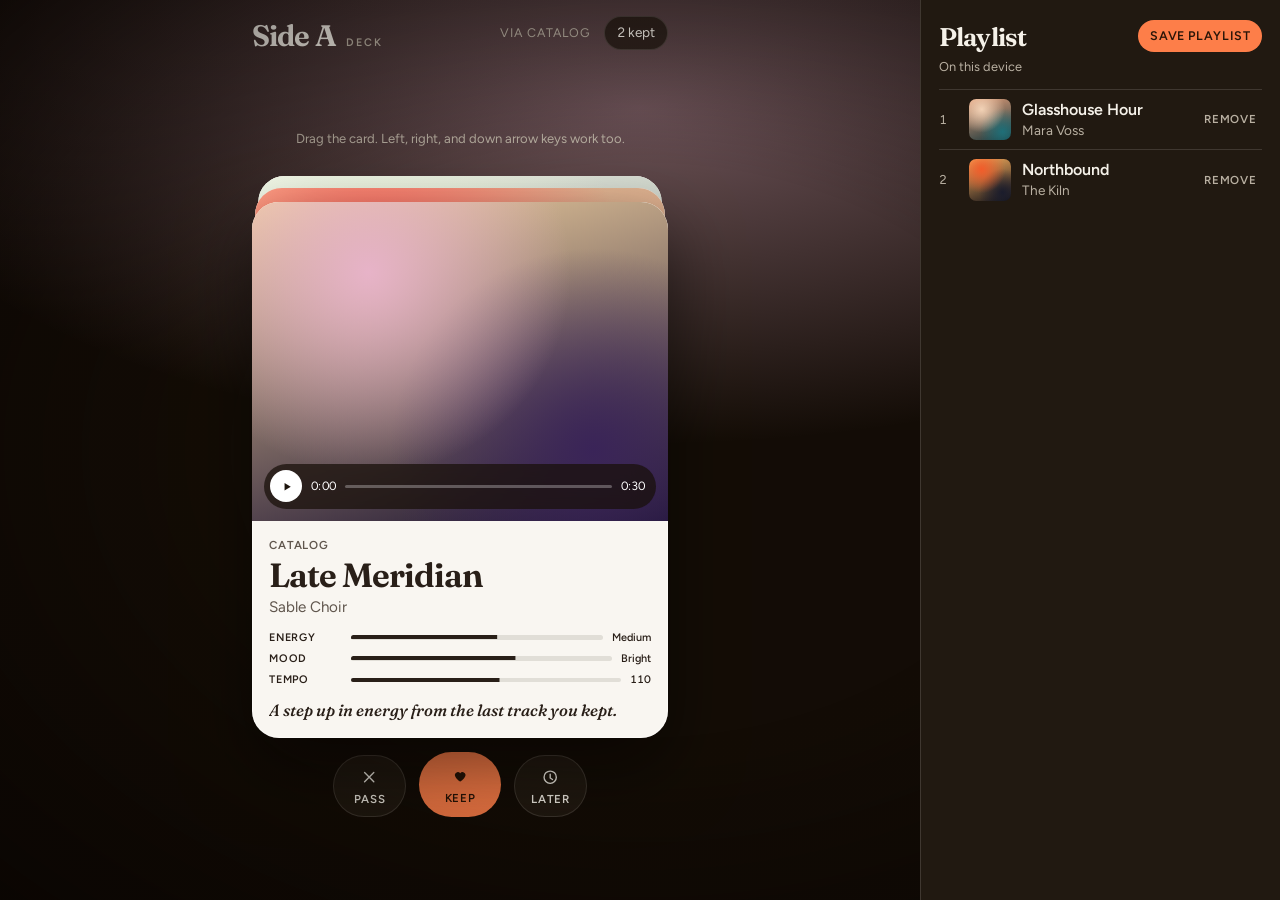
==== ui/index.html @ bedfb841 "Add a CSS song deck and a minimal Rust skeleton. The page is the swipe UI: stacked cards, a preview " ====
<!DOCTYPE html>
<html lang="en">
<head>
  <meta charset="utf-8">
  <meta name="viewport" content="width=device-width, initial-scale=1, viewport-fit=cover">
  <meta name="deck-endpoint" content="">
  <title>Side A</title>
  <link rel="preconnect" href="https://fonts.googleapis.com">
  <link rel="preconnect" href="https://fonts.gstatic.com" crossorigin>
  <link href="https://fonts.googleapis.com/css2?family=Figtree:wght@400;500;600&family=Fraunces:ital,opsz,wght@0,9..144,520;0,9..144,640;1,9..144,520&display=swap" rel="stylesheet">
  <link rel="stylesheet" href="styles/index.css">
</head>
<body>
  <div class="shell">
    <section class="stage" data-stage data-lean="none" aria-label="Song deck">
      <header class="top">
        <h1 class="wordmark"><span data-title>Side A</span> <span class="wordmark__meta">deck</span></h1>
        <div class="top__side">
          <p class="top__source">via <span data-provider>Catalog</span></p>
          <button type="button" class="count" data-action="open-playlist">
            <span data-kept-count>2</span> kept
          </button>
        </div>
      </header>

      <div class="stage__main">
        <p class="hint" data-hint>Drag the card. Left, right, and down arrow keys work too.</p>

        <!--
          Picture of a session already in progress, so the playlist row is visible.
          fixtures/deck.json is the catalog. Your start() should render the queue
          from that file; the playlist begins empty.
        -->
        <div class="deck" data-deck>
          <article class="card" data-depth="2" style="--c1:#e7f0d8;--c2:#5e8c6a;--c3:#f7fbf2;--c4:#243328" inert aria-hidden="true">
            <div class="card__art"></div>
          </article>
          <article class="card" data-depth="1" style="--c1:#ff4d4d;--c2:#14080c;--c3:#ffd1a8;--c4:#3a1018" inert aria-hidden="true">
            <div class="card__art"></div>
          </article>
          <article class="card" data-depth="0" data-card-id="catalog:track:late-meridian" style="--c1:#e7b3c8;--c2:#3a2458;--c3:#f0d0a0;--c4:#1b1230">
            <div class="card__art" data-art>
              <img data-field="artwork" alt="" hidden>
              <p class="stamp stamp--keep" data-stamp="keep">Keep</p>
              <p class="stamp stamp--pass" data-stamp="pass">Pass</p>
              <div class="transport" data-transport data-preview-state="paused">
                <button type="button" class="transport__play" data-action="toggle-preview" aria-label="Play preview">
                  <svg class="icon icon--play" viewBox="0 0 24 24" aria-hidden="true"><path d="M8 5.5v13l11-6.5z"/></svg>
                  <svg class="icon icon--pause" viewBox="0 0 24 24" aria-hidden="true"><path d="M7 5h3.2v14H7zm6.8 0H17v14h-3.2z"/></svg>
                </button>
                <span class="transport__time" data-field="elapsed">0:00</span>
                <span class="transport__bar" aria-hidden="true"><span class="transport__fill" data-progress></span></span>
                <span class="transport__time" data-field="duration">0:30</span>
              </div>
            </div>
            <div class="card__body">
              <p class="card__kicker">
                <span data-field="source">Catalog</span>
                <span data-badges></span>
              </p>
              <h2 class="card__title" data-field="title">Late Meridian</h2>
              <p class="card__artists" data-field="artists">Sable Choir</p>
              <ul class="traits" data-traits>
                <li class="trait" aria-label="Energy Medium">
                  <span class="trait__label" data-field="label">Energy</span>
                  <span class="trait__meter" aria-hidden="true"><span class="trait__fill" data-fill style="--value: 0.58"></span></span>
                  <span class="trait__value" data-field="display">Medium</span>
                </li>
                <li class="trait" aria-label="Mood Bright">
                  <span class="trait__label">Mood</span>
                  <span class="trait__meter" aria-hidden="true"><span class="trait__fill" style="--value: 0.63"></span></span>
                  <span class="trait__value">Bright</span>
                </li>
                <li class="trait" aria-label="Tempo 110">
                  <span class="trait__label">Tempo</span>
                  <span class="trait__meter" aria-hidden="true"><span class="trait__fill" style="--value: 0.55"></span></span>
                  <span class="trait__value">110</span>
                </li>
              </ul>
              <p class="card__reason" data-field="reason">A step up in energy from the last track you kept.</p>
              <a class="card__link" data-field="link" target="_blank" rel="noreferrer noopener" hidden>Open</a>
            </div>
          </article>
        </div>

        <section class="empty" data-empty hidden>
          <h2 data-empty-title>That's the stack</h2>
          <p data-empty-body>Everything you kept is in the playlist. Save it when a provider is connected.</p>
          <button type="button" data-action="open-playlist">Review playlist</button>
        </section>

        <p class="error" data-error hidden>The deck could not be loaded. The last good stack is still here.</p>

        <div class="actions" data-actions-row>
          <button type="button" data-action="pass" aria-label="Pass">
            <svg class="icon" viewBox="0 0 24 24" aria-hidden="true"><path d="M6 6l12 12M18 6L6 18" fill="none" stroke="currentColor" stroke-width="1.8" stroke-linecap="round"/></svg>
            <span data-label>Pass</span>
          </button>
          <button type="button" data-action="keep" aria-label="Keep">
            <svg class="icon" viewBox="0 0 24 24" aria-hidden="true"><path d="M12 19s-7-4.4-7-9a4 4 0 0 1 7-2 4 4 0 0 1 7 2c0 4.6-7 9-7 9z"/></svg>
            <span data-label>Keep</span>
          </button>
          <button type="button" data-action="later" aria-label="Later">
            <svg class="icon" viewBox="0 0 24 24" aria-hidden="true"><circle cx="12" cy="12" r="8" fill="none" stroke="currentColor" stroke-width="1.8"/><path d="M12 8v5l3 2" fill="none" stroke="currentColor" stroke-width="1.8" stroke-linecap="round"/></svg>
            <span data-label>Later</span>
          </button>
        </div>
      </div>
    </section>

    <aside class="playlist" data-playlist-panel aria-label="Playlist">
      <div class="mix__grab" aria-hidden="true"></div>
      <header class="mix__head">
        <div>
          <h2>Playlist</h2>
          <p class="mix__sync" data-sync="local">On this device</p>
        </div>
        <div class="mix__tools" data-actions>
          <button type="button" class="mix__close" data-action="close-playlist">Close</button>
          <button type="button" class="button button--solid" data-action="remote" data-method="POST" data-href="/api/deck/export">Save playlist</button>
        </div>
      </header>
      <p class="mix__empty" data-playlist-empty hidden>Nothing kept yet.</p>
      <ol class="mix__list" data-playlist>
        <li class="mix__item">
          <span class="mix__swatch" data-art style="--c1:#f2d2b6;--c2:#1f6f78;--c3:#e7a07a;--c4:#12343a"></span>
          <span class="mix__meta">
            <span class="mix__title" data-field="title">Glasshouse Hour</span>
            <span class="mix__artists" data-field="artists">Mara Voss</span>
          </span>
          <button type="button" data-action="undo" data-card-id="catalog:track:glasshouse-hour">Remove</button>
        </li>
        <li class="mix__item">
          <span class="mix__swatch" data-art style="--c1:#f25c2a;--c2:#1a1c2c;--c3:#ffb25e;--c4:#0e1018"></span>
          <span class="mix__meta">
            <span class="mix__title">Northbound</span>
            <span class="mix__artists">The Kiln</span>
          </span>
          <button type="button" data-action="undo" data-card-id="catalog:track:northbound">Remove</button>
        </li>
      </ol>
    </aside>

    <button type="button" class="scrim" data-scrim data-action="close-playlist" hidden aria-label="Close playlist"></button>
  </div>

  <audio data-preview-audio preload="none"></audio>
  <p class="live" data-live aria-live="polite"></p>

  <template id="card-template">
    <article class="card" data-depth="0">
      <div class="card__art" data-art>
        <img data-field="artwork" alt="" hidden>
        <p class="stamp stamp--keep" data-stamp="keep">Keep</p>
        <p class="stamp stamp--pass" data-stamp="pass">Pass</p>
        <div class="transport" data-transport data-preview-state="paused">
          <button type="button" class="transport__play" data-action="toggle-preview" aria-label="Play preview">
            <svg class="icon icon--play" viewBox="0 0 24 24" aria-hidden="true"><path d="M8 5.5v13l11-6.5z"/></svg>
            <svg class="icon icon--pause" viewBox="0 0 24 24" aria-hidden="true"><path d="M7 5h3.2v14H7zm6.8 0H17v14h-3.2z"/></svg>
          </button>
          <span class="transport__time" data-field="elapsed">0:00</span>
          <span class="transport__bar" aria-hidden="true"><span class="transport__fill" data-progress></span></span>
          <span class="transport__time" data-field="duration">0:30</span>
        </div>
      </div>
      <div class="card__body">
        <p class="card__kicker">
          <span data-field="source"></span>
          <span data-badges></span>
        </p>
        <h2 class="card__title" data-field="title"></h2>
        <p class="card__artists" data-field="artists"></p>
        <ul class="traits" data-traits></ul>
        <p class="card__reason" data-field="reason"></p>
        <a class="card__link" data-field="link" target="_blank" rel="noreferrer noopener" hidden>Open</a>
      </div>
    </article>
  </template>

  <template id="trait-template">
    <li class="trait">
      <span class="trait__label" data-field="label"></span>
      <span class="trait__meter" aria-hidden="true"><span class="trait__fill" data-fill></span></span>
      <span class="trait__value" data-field="display"></span>
    </li>
  </template>

  <template id="playlist-item-template">
    <li class="mix__item">
      <span class="mix__swatch" data-art></span>
      <span class="mix__meta">
        <span class="mix__title" data-field="title"></span>
        <span class="mix__artists" data-field="artists"></span>
      </span>
      <button type="button" data-action="undo">Remove</button>
    </li>
  </template>

  <template id="action-template">
    <button type="button" class="button button--solid" data-action="remote"></button>
  </template>

  <!--
    Loader only, after scripts/build-ui.sh. wasm-bindgen emits the module.
    Application behavior stays in Rust; this file does not ship any.
    <script type="module">
      import init, { start } from "./pkg/deck_ui.js";
      init().then(() => start());
    </script>
  -->
</body>
</html>
---- ui/styles/index.css ----
@layer tokens, base, components, states;

@import url("tokens.css") layer(tokens);
@import url("base.css") layer(base);
@import url("deck.css") layer(components);
@import url("playlist.css") layer(components);
@import url("states.css") layer(states);
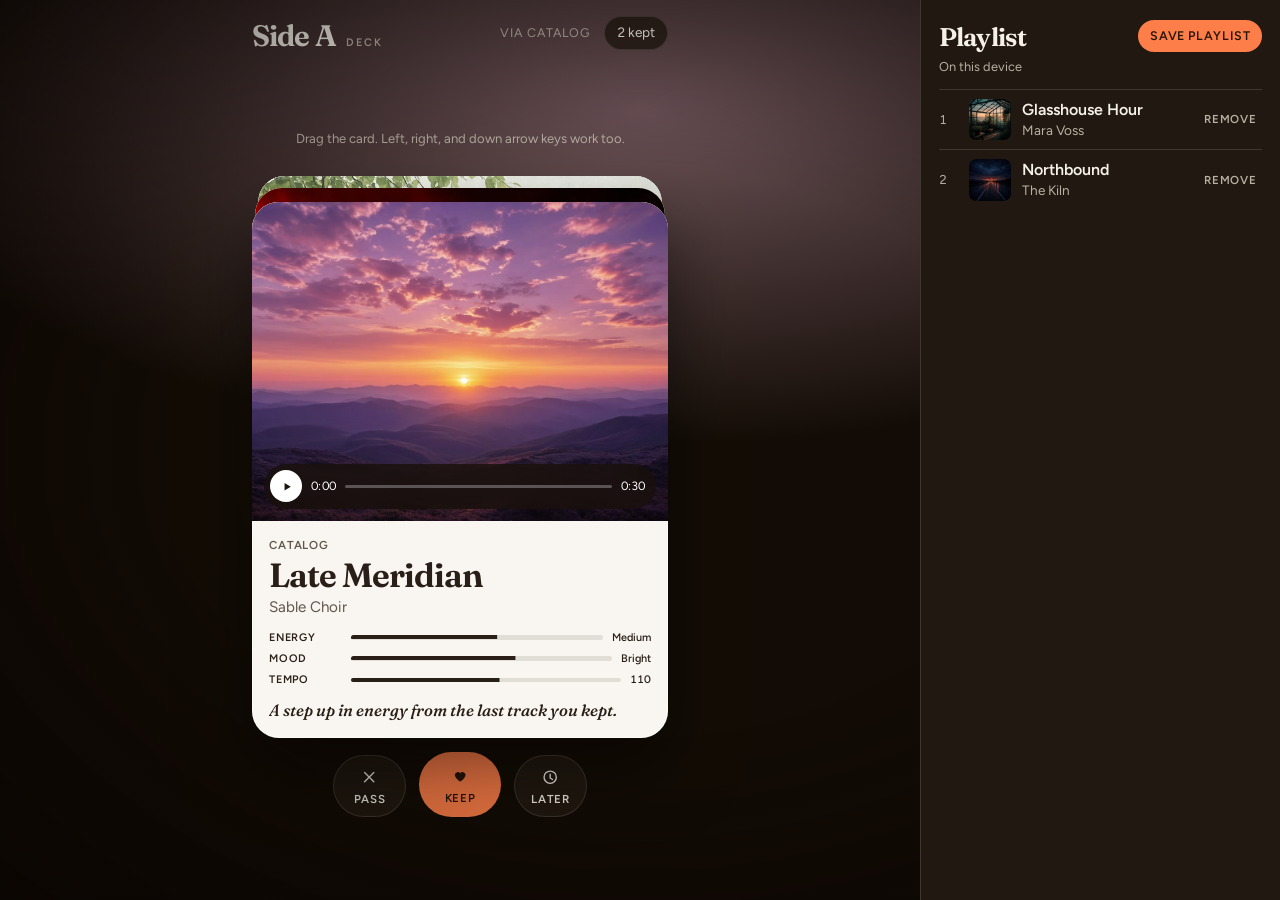
==== commit 44f02160: "Show a square cover on every card and fix the root 404s. Each mock track now has an album image, use" ====
--- a/ui/index.html
+++ b/ui/index.html
@@ -5,6 +5,7 @@
   <meta name="viewport" content="width=device-width, initial-scale=1, viewport-fit=cover">
   <meta name="deck-endpoint" content="">
   <title>Side A</title>
+  <link rel="icon" href="favicon.ico" sizes="32x32">
   <link rel="preconnect" href="https://fonts.googleapis.com">
   <link rel="preconnect" href="https://fonts.gstatic.com" crossorigin>
   <link href="https://fonts.googleapis.com/css2?family=Figtree:wght@400;500;600&family=Fraunces:ital,opsz,wght@0,9..144,520;0,9..144,640;1,9..144,520&display=swap" rel="stylesheet">
@@ -33,14 +34,14 @@
         -->
         <div class="deck" data-deck>
           <article class="card" data-depth="2" style="--c1:#e7f0d8;--c2:#5e8c6a;--c3:#f7fbf2;--c4:#243328" inert aria-hidden="true">
-            <div class="card__art"></div>
+            <div class="card__art"><img alt="" src="fixtures/artwork/soft-weather.jpg"></div>
           </article>
           <article class="card" data-depth="1" style="--c1:#ff4d4d;--c2:#14080c;--c3:#ffd1a8;--c4:#3a1018" inert aria-hidden="true">
-            <div class="card__art"></div>
+            <div class="card__art"><img alt="" src="fixtures/artwork/red-circuit.jpg"></div>
           </article>
           <article class="card" data-depth="0" data-card-id="catalog:track:late-meridian" style="--c1:#e7b3c8;--c2:#3a2458;--c3:#f0d0a0;--c4:#1b1230">
             <div class="card__art" data-art>
-              <img data-field="artwork" alt="" hidden>
+              <img data-field="artwork" alt="" src="fixtures/artwork/late-meridian.jpg">
               <p class="stamp stamp--keep" data-stamp="keep">Keep</p>
               <p class="stamp stamp--pass" data-stamp="pass">Pass</p>
               <div class="transport" data-transport data-preview-state="paused">
@@ -123,7 +124,7 @@
       <p class="mix__empty" data-playlist-empty hidden>Nothing kept yet.</p>
       <ol class="mix__list" data-playlist>
         <li class="mix__item">
-          <span class="mix__swatch" data-art style="--c1:#f2d2b6;--c2:#1f6f78;--c3:#e7a07a;--c4:#12343a"></span>
+          <span class="mix__swatch" data-art style="--c1:#f2d2b6;--c2:#1f6f78;--c3:#e7a07a;--c4:#12343a"><img alt="" src="fixtures/artwork/glasshouse-hour.jpg"></span>
           <span class="mix__meta">
             <span class="mix__title" data-field="title">Glasshouse Hour</span>
             <span class="mix__artists" data-field="artists">Mara Voss</span>
@@ -131,7 +132,7 @@
           <button type="button" data-action="undo" data-card-id="catalog:track:glasshouse-hour">Remove</button>
         </li>
         <li class="mix__item">
-          <span class="mix__swatch" data-art style="--c1:#f25c2a;--c2:#1a1c2c;--c3:#ffb25e;--c4:#0e1018"></span>
+          <span class="mix__swatch" data-art style="--c1:#f25c2a;--c2:#1a1c2c;--c3:#ffb25e;--c4:#0e1018"><img alt="" src="fixtures/artwork/northbound.jpg"></span>
           <span class="mix__meta">
             <span class="mix__title">Northbound</span>
             <span class="mix__artists">The Kiln</span>
